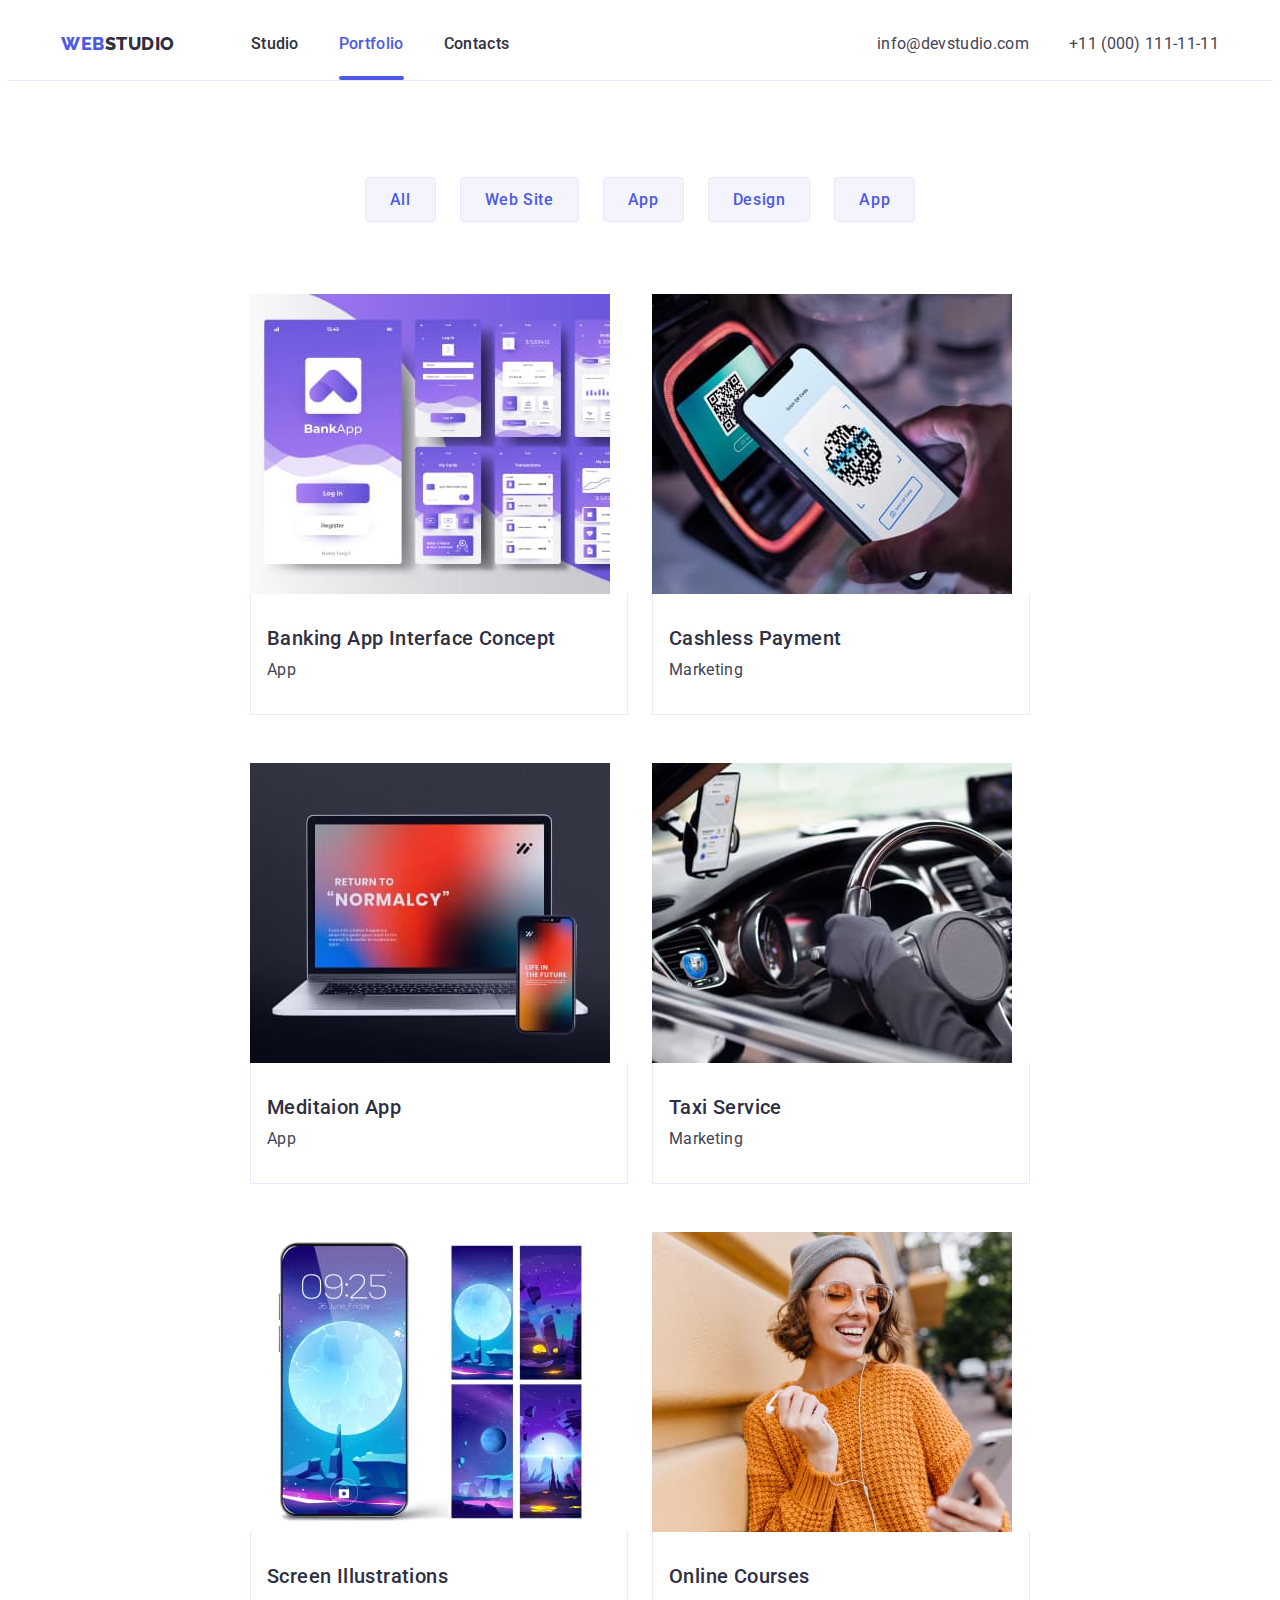
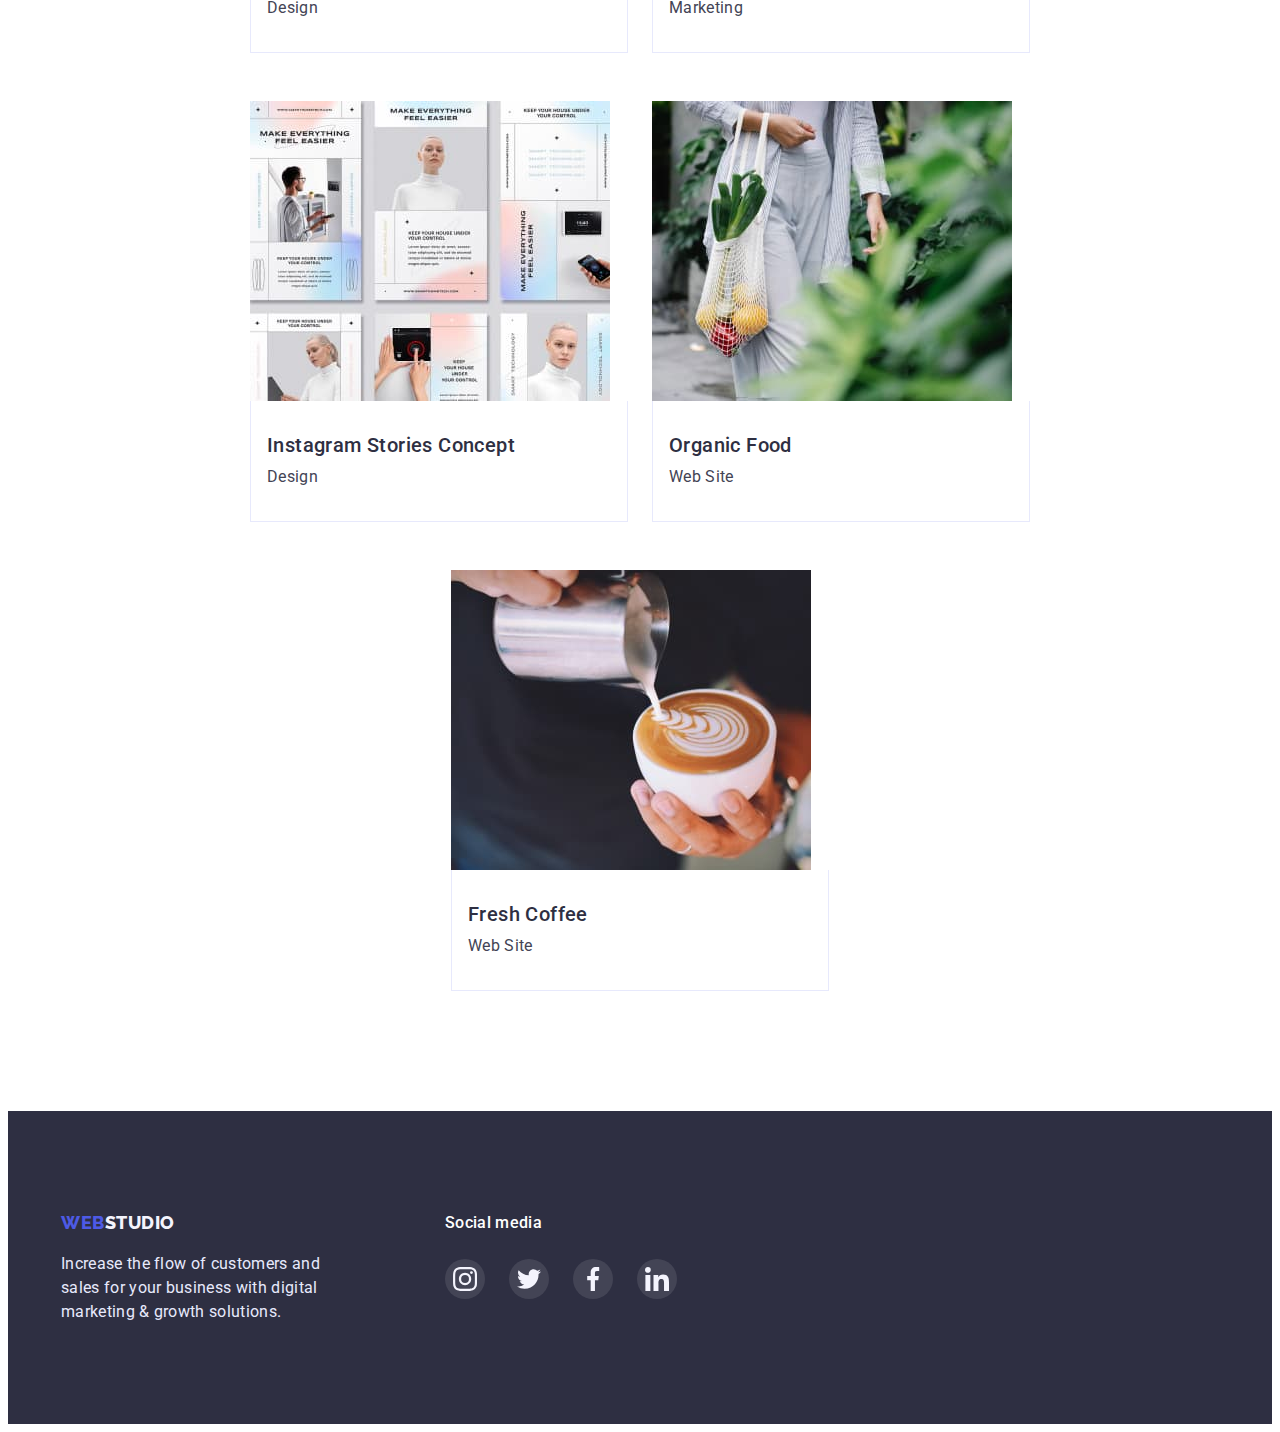
==== portfolio.html @ bdb744b4 "1" ====
<!DOCTYPE html>
<html lang="en">
<head>
    <meta charset="UTF-8">
    <meta http-equiv="X-UA-Compatible" content="IE=edge">
    <meta name="viewport" content="width=device-width, initial-scale=1.0">
    <title>WebStudio</title>
    <link rel="preconnect" href="https://fonts.googleapis.com">
    <link rel="preconnect" href="https://fonts.gstatic.com" crossorigin>
    <link href="https://fonts.googleapis.com/css2?family=Raleway:wght@800&family=Roboto:wght@400;500;700;900&display=swap"
        rel="stylesheet">
    <link rel="stylesheet" href="https://cdnjs.cloudflare.com/ajax/libs/modern-normalize/1.1.0/modern-normalize.min.css"
        integrity="sha512-wpPYUAdjBVSE4KJnH1VR1HeZfpl1ub8YT/NKx4PuQ5NmX2tKuGu6U/JRp5y+Y8XG2tV+wKQpNHVUX03MfMFn9Q=="
        crossorigin="anonymous" referrerpolicy="no-referrer" />

    <link rel="stylesheet" href="./css/styles.css">
</head>
<body>
    <header class="header">
        <div class="container">
            <div class="header-container">
                <nav class="header-nav">
                    <a class="logo-web" href="./index.html">Web<span class="logo-dark">studio</span></a>
                    <ul class="header-link">
                        <li class="header-menu"> <a class="nav-link" href="./index.html">Studio</a></li>
                        <li class="header-menu"> <a class="nav-link current" href="./portfolio.html">Portfolio</a></li>
                        <li class="header-menu"> <a class="nav-link" href="">Contacts</a></li>
                    </ul>
                </nav>
                <address>
                    <ul class="address-link">
                        <li> <a class="address-menu" href="mailto:info@devstudio.com">info@devstudio.com</a></li>
                        <li> <a class="address-menu" href="tel:+110001111111">+11 (000) 111-11-11</a></li>
                    </ul>
                </address>
            </div>
        </div>
    </header>
    <main>
    <!-- portfolio section -->
        <section class="section-portfolio">
            <div class="container nav-portfolio">
                <h1 hidden>features</h1>
                <ul class="nav-button">
                    <li><button class="filter-button" type="button">All</button></li>
                    <li><button class="filter-button" type="button">Web Site</button></li>
                    <li><button class="filter-button" type="button">App</button></li>
                    <li><button class="filter-button" type="button">Design</button></li>
                    <li><button class="filter-button" type="button">App</button></li>
                </ul>
            </div>
            <div class="container cards">
                <ul class="cards-item">
                    <li class="card">
                        <a class="link-portfolio" href="#">
                            <div class="cards-description">
                                <img src="./images/app-interface.jpg" alt="mobile interface" width="360" height="300">
                            <div class="cards-overlay">    
                                <p>14 Stylish and User-Friendly App Design Concepts · Task Manager App · Calorie Tracker App · Exotic Fruit Ecommerce App · Cloud Storage App</p>
                            </div>
                            </div>
                            <div class="cards-text">
                                <h2 class="filter-title">Banking App Interface Concept</h2>
                                <p class="text-portfolio">App</p>
                            </div>
                        </a>
                    </li>
                    <li class="card">
                        <a class="link-portfolio" href="#">
                        <div class="cards-description">
                        <img src="./images/cashless-payment.jpg" alt="mobile app" width="360" height="300">
                            <div class="cards-overlay">
                                <p>14 Stylish and User-Friendly App Design Concepts · Task Manager App · Calorie Tracker App · Exotic Fruit Ecommerce App · Cloud Storage App</p>
                            </div>
                        </div>
                        <div class="cards-text">
                        <h2 class="filter-title">Cashless Payment</h2>
                        <p class="text-portfolio">Marketing</p>
                        </div>
                        </a>
                    </li>
                    <li class="card">
                        <a class="link-portfolio" href="#">
                        <div class="cards-description">
                        <img src="./images/laptop.jpg" alt="laptop" width="360" height="300">
                            <div class="cards-overlay">    
                                <p>14 Stylish and User-Friendly App Design Concepts · Task Manager App · Calorie Tracker App · Exotic Fruit Ecommerce App · Cloud Storage App</p>
                            </div>
                        </div>
                        <div class="cards-text">
                        <h2 class="filter-title">Meditaion App</h2>
                        <p class="text-portfolio">App</p>
                        </div>
                        </a>
                    </li>
                    <li class="card">
                        <a class="link-portfolio" href="#">
                        <div class="cards-description">
                        <img src="./images/driver.jpg" alt="driver" width="360" height="300">
                            <div class="cards-overlay">    
                                <p>14 Stylish and User-Friendly App Design Concepts · Task Manager App · Calorie Tracker App · Exotic Fruit Ecommerce App · Cloud Storage App</p>
                            </div>
                        </div>
                        <div class="cards-text">
                        <h2 class="filter-title">Taxi Service</h2>
                        <p class="text-portfolio">Marketing</p>
                        </div>
                        </a>
                    </li>
                    <li class="card">
                        <a class="link-portfolio" href="#">
                        <div class="cards-description">
                        <img src="./images/mobile-screen.jpg" alt="mobile screen" width="360" height="300">
                            <div class="cards-overlay">
                                <p>14 Stylish and User-Friendly App Design Concepts · Task Manager App · Calorie Tracker App · Exotic Fruit Ecommerce App · Cloud Storage App</p>
                            </div>
                        </div>
                        <div class="cards-text">
                        <h2 class="filter-title">Screen Illustrations</h2>
                        <p class="text-portfolio">Design</p>
                        </div>
                        </a>
                    </li>
                    <li class="card">
                        <a class="link-portfolio" href="#">
                        <div class="cards-description">
                        <img src="./images/gerl.jpg" alt="girl in orange sweater" width="360" height="300">
                            <div class="cards-overlay">    
                                <p>14 Stylish and User-Friendly App Design Concepts · Task Manager App · Calorie Tracker App · Exotic Fruit Ecommerce App · Cloud Storage App</p>
                            </div>
                        </div>
                        <div class="cards-text">
                        <h2 class="filter-title">Online Courses</h2>
                        <p class="text-portfolio">Marketing</p>
                        </div>
                        </a>
                    </li>
                    <li class="card">
                        <a class="link-portfolio" href="#">
                        <div class="cards-description">
                        <img src="./images/instagram-stories.jpg" alt="instagram page" width="360" height="300">
                            <div class="cards-overlay">
                                <p>14 Stylish and User-Friendly App Design Concepts · Task Manager App · Calorie Tracker App · Exotic Fruit Ecommerce App · Cloud Storage App</p>
                            </div>
                        </div>
                        <div class="cards-text">
                        <h2 class="filter-title">Instagram Stories Concept</h2>
                        <p class="text-portfolio">Design</p>
                        </div>
                        </a>
                    </li>
                    <li class="card">
                        <a class="link-portfolio" href="#">
                        <div class="cards-description">
                        <img src="./images/vegetables.jpg" alt="vegetables" width="360" height="300">
                            <div class="cards-overlay">
                                <p>14 Stylish and User-Friendly App Design Concepts · Task Manager App · Calorie Tracker App · Exotic Fruit Ecommerce App · Cloud Storage App</p>
                            </div>
                        </div>
                        <div class="cards-text">
                        <h2 class="filter-title">Organic Food</h2>
                        <p class="text-portfolio">Web Site</p>
                        </div>
                        </a>
                    </li>
                    <li class="card">
                        <a class="link-portfolio" href="#">
                        <div class="cards-description">
                        <img src="./images/cup-of-coffee.jpg" alt="cup of coffee" width="360" height="300">
                            <div class="cards-overlay">
                                <p>14 Stylish and User-Friendly App Design Concepts · Task Manager App · Calorie Tracker App · Exotic Fruit Ecommerce App · Cloud Storage App</p>
                            </div>
                        </div>
                        <div class="cards-text">
                        <h2 class="filter-title">Fresh Coffee</h2>
                        <p class="text-portfolio">Web Site</p>
                        </div>
                        </a>
                    </li>
                </ul>
            </div>
        </section>
    </main>
    <footer class="footer-back">
        <div class="container footer-container">
            <div class="footer-item">
                <a class="logo-web" href="./index.html">Web<span class="logo-light">studio</span></a>
                <p class="footer-text">Increase the flow of customers and sales for your business with digital marketing &
                    growth solutions.</p>
            </div>
            <div class="social-footer">
                <h2 class="social-footer-title">Social media</h2>
                <ul class="social-list">
                    <li class="social-item-footer"><a class="social-link-footer" href="#"><svg class="social-icon-footer">
                                <use href="./images/icons.svg#icon-instagram"></use>
                            </svg></a></li>
                    <li class="social-item-footer"><a class="social-link-footer" href="#"><svg class="social-icon-footer">
                                <use href="./images/icons.svg#icon-twitter"></use>
                            </svg></a></li>
                    <li class="social-item-footer"><a class="social-link-footer" href="#"><svg class="social-icon-footer">
                                <use href="./images/icons.svg#icon-facebook"></use>
                            </svg></a></li>
                    <li class="social-item-footer"><a class="social-link-footer" href="#"><svg class="social-icon-footer">
                                <use href="./images/icons.svg#icon-linkedin"></use>
                            </svg></a></li>
                </ul>
            </div>
        </div>
    </footer>
</body>
</html>
---- css/styles.css ----
:root {
        --color-primary: #434455;
        --color-secondary: #E7E9FC;
        --color-dark-bg: #2E2F42;
        --color-brand: #4D5AE5;
        --color-light: #fff;
        --color-light-bg: #F4F4FD;
        --color-bg-button: #404BBF;
        --transition: 250ms cubic-bezier(0.4, 0, 0.2, 1);
}
p,
h1,
h2,
h3,
h4,
h5,
h6 {
        margin-top: 0;
        margin-bottom: 0;
}
ul {
        list-style: none;
        margin: 0;
        padding-left: 0;
}
img {
        display: block;
        max-width: 100%;
        height: auto;}
body {
        color: var(--color-primary);
        font-family: 'Roboto', sans-serif;
        font-weight: 400;
        line-height: 1.5;
        font-size: 16px;
        letter-spacing: 0.02em;
}
.header {
        border-bottom: 1px solid #E7E9FC;
}
.container {
        
        max-width: 1158px;
        margin: 0 auto;
        padding: 0 15px;
}
.header-container {
        display: flex;
        align-items: center;
        height: 72px;
        width: 100%;       
}
.header-nav {
        display: flex;
        align-items: center;
        flex-grow: 1;
        gap: 76px;
}
.header-link {
        list-style-type: none;
        display: flex;
        flex-direction: row;
        align-items: flex-start;
        gap: 40px;

}
.header-menu {
        display: flex;
}

/* Логотип */
.logo-web {
        color: var(--color-brand);
        font-family: 'Raleway',sans-serif;
        font-weight: 800;
        font-size: 18px;
        line-height: 1.33;
        letter-spacing: 0.03em;
        text-transform: uppercase;
        text-decoration: none;
        padding-top: 20px;
        padding-bottom: 20px;
}
.logo-dark {
        font-family: 'Raleway',sans-serif;
        font-weight: 800;
        font-size: 18px;
        line-height: 1.33;
        letter-spacing: 0.03em;
        text-transform: uppercase;
        color: var(--color-dark-bg);
}
.logo-light {
        color: var(--color-light-bg);
        font-family:'Raleway',sans-serif;
        font-weight: 800;
        font-size: 18px;
        line-height: 1.16;
        letter-spacing: 0.03em;
        text-transform: uppercase;
}
/* шапка */
.nav-link {
        position: relative;
        text-decoration: none;
        color: var(--color-dark-bg);
        font-size: 16px;
        font-weight: 500;
        line-height: 1.5;
        letter-spacing: 0.02em;
        padding: 24px 0;
        transition-property: color;
        transition-duration: 250ms;
        transition-timing-function: var(--transition)
        }
.nav-link.current {
                color: var(--color-brand);
        }
.nav-link.current::after {
        position: absolute;
        content: '';
        left: 0;
        width: 100%;
        height: 4px;
        border-radius: 2px;
        background-color: currentColor;
        bottom: 0;
}
.nav-link:hover,
.nav-link:focus {
        color: var(--color-bg-button);
}
.address-link {
        list-style-type: none;
        display: flex;
        align-items: center;
        gap: 40px;
}
.address-menu {
        color: var(--color-primary);
        text-decoration: none;
        font-size: 16px;
        line-height: 1.5;
        font-style: normal;
        letter-spacing: 0.02em;
        transition-property: color;
        transition-duration: 250ms;
        transition-timing-function: var(--transition)
}
.address-menu:hover,
.address-menu:focus {
        color: var(--color-bg-button);
}
/* секция герой */
.hero-section {
        background-color: var(--color-dark-bg);
        padding: 188px 0;
        background-image: linear-gradient(rgba(46, 47, 66, 0.7), rgba(46, 47, 66, 0.7)), url('../images/people-office.jpg');
        background-repeat: no-repeat;
        background-position: center;
        background-size: cover;  
        max-width: 1440px;
        margin: 0 auto;
}
.hero-wrapper {
        display: flex;
        align-items: center;
        justify-content: center;
        flex-direction: column;
        gap: 48px;      
}
.hero-title {
        color: var(--color-light);
        font-weight: 700;
        font-size: 56px;
        line-height: 1.07;
        letter-spacing: 0.02em;
        max-width: 496px;
        text-align: center;   
}
.hero-button {
        color: var(--color-light);
        font-size: 16px;
        font-weight: 500;
        font-family: 'Roboto',sans-serif;
        line-height: 1.5;
        letter-spacing: 0.04em;
        background-color: var(--color-brand);
        box-shadow: 0px 4px 4px rgba(0, 0, 0, 0.15);
        border-radius: 4px;
        cursor: pointer;
        display: flex;
        flex-direction: row;
        align-items: flex-start;
        padding: 16px 32px;
        gap: 10px;
        border-color: var(--color-brand);
        transition-property: background-color;
        transition-duration: 250ms;
        transition-timing-function: var(--transition)
}
.hero-button:hover,
.hero-button:focus{
        background-color: var(--color-bg-button);
}
/* секция слогон! */
.features-section {
        padding: 120px 0;
}
.features-list {
        display: flex;
        align-items: flex-start;
        margin: 0;
        padding: 0;
        justify-content: space-between;
        gap: 24px;
}
.features-icons {
        display: flex;
        align-items: center;
        width: 100%;
                height: 100%;
        padding: 24px 100px;
        background-color: var(--color-light-bg);
        border-radius: 4px;
        fill: var(--color-dark-bg);
        margin-bottom: 8px;        
}
.features-icon {
        width: 64px;
        height: 64px;
}
.features-item {
        width: calc(100% / 3 - 72px);
        
}
.description-list{
        display: flex;
        align-items: flex-start;
        margin: 0;
        padding: 0;
        justify-content: space-between;
        flex-grow: 1;
}
.description-section {
        padding-bottom: 120px;
}
.slogan-title {
        color: var(--color-dark-bg);
        letter-spacing: 0.02em;
        font-weight: 500;
        font-size: 20px;
        line-height: 1.2;
        margin-bottom: 8px;
}

/* секция чем занимаются */
.secondary-title {
        color: var(--color-dark-bg);
        font-weight: 700;
        font-size: 36px;
        line-height: 1.11;
        letter-spacing: 0.02em;
        text-align: center;
        margin-bottom: 72px;
}

/* секция команда */
.section-team {
        background:var(--color-light-bg);
        padding: 120px 0;
}
.team-title {
        color: var(--color-dark-bg);
        font-weight: 700;
        font-size: 36px;
        line-height: 1.11;
        letter-spacing: 0.02em;
        text-align: center;
        margin-bottom: 72px;
}
.team-link {
        display: flex;
        gap: 24px;
        margin: 0;
        padding-left: 0;
        
}
.team-item {
        text-align: center;
        flex-basis: calc((100%/4)-72px);
        background: var(--color-light);
        box-shadow: 0px 1px 6px rgba(46, 47, 66, 0.08), 0px 1px 1px rgba(46, 47, 66, 0.16), 0px 2px 1px rgba(46, 47, 66, 0.08);
        border-radius: 0px 0px 4px 4px;   
}
.team-names {
        color: var(--color-dark-bg);
        font-weight: 500;
        font-size: 20px;
        line-height: 1.2;
        letter-spacing: 0.02em;
        padding-bottom: 8px;
}
.team-text {
        padding: 32px 0;
}
/* секция клиенты */
.client-title {
        color: var(--color-dark-bg);
        font-weight: 700;
        font-size: 36px;
        line-height: 1.11;
        letter-spacing: 0.02em;
        text-align: center;
        margin-bottom: 72px;}
.section-client {
        padding: 120px 0;
}
.client-list{
        display: flex;
        gap: 24px;
        justify-content: center;
}
/* .client-link {
        
} */
.client-icon {
        display: flex;
        width: 168px;
        height: 88px;
        color: #8E8F99;
        border: 1px solid #8E8F99;
        border-radius: 4px;
        flex-direction: row;
        align-items: center;
        justify-content: center;
        border-color: currentColor;
        transition-property: color, border-color;
        transition-duration: 250ms;
        transition-timing-function: var(--transition)
}

.client-icons {
        display: inline-block;
        width: 104px;
        height: 56px;
        fill: currentColor;
}

.client-icon:hover,
.client-icon:focus{
        color: var(--color-bg-button);
        border-color: var(--color-bg-button);
}


/* подвал */
.footer-container {
        display: flex;
        gap: 120px;
}
.footer-item {
        width: 264px;

}
.footer-back {
        background: var(--color-dark-bg);
        padding: 100px 0;
}
.footer-text {
        color: var(--color-secondary);
        margin-top: 16px;
}
.social-footer {
        display: flex;  
        flex-direction: column;   
        gap: 16px;
}
.social-footer-title {
        font-family: 'Roboto', sans-serif;
        font-style: normal;
        font-weight: 500;
        font-size: 16px;
        line-height: 1.5;
        letter-spacing: 0.02em;
        color: var(--color-light);
}
.social-icon-footer {
        width: 24px;
        height: 24px;
}
.social-item-footer{
        width: 40px;
        height: 40px;
}
.social-link-footer{
        display: flex;
        align-items: center;
        justify-content: center;
        width: 100%;
        height: 100%;
        fill: var(--color-light-bg);
        border-radius: 50%;
        background: rgba(255, 255, 255, 0.1);
        transition-property: background-color;
        transition-duration: 250ms;
        transition-timing-function: var(--transition)
}
.social-link-footer:hover,
.social-link-footer:focus {
        background-color: #31D0AA;
}
/* секция фильтр */
.nav-portfolio {
        display: flex;
        justify-content: center;
        gap: 24px;
        margin-bottom: 72px;
}
.nav-button {
        display: flex;
        gap: 24px;
        
}
.filter-button {
        color: var(--color-brand);
        font-weight: 500;  
        font-size: 16px;
        font-family: 'Roboto', sans-serif;
        letter-spacing: 0.04em;
        background: var(--color-light-bg);
        border: 1px solid var(--color-secondary);
        border-radius: 4px;
        cursor: pointer;
        padding: 12px 24px;
        transition-property: background-color, color, box-shadow, border;
        transition-duration: 250ms;
        transition-timing-function: var(--transition)
}

.filter-button:hover,
.filter-button:focus {
        color: var(--color-light);
        background: var(--color-bg-button);
        box-shadow: 0px 3px 1px rgba(0, 0, 0, 0.1), 0px 2px 1px rgba(0, 0, 0, 0.08), 0px 2px 2px rgba(0, 0, 0, 0.12);
        border-color: var(--color-brand);

}
.filter-title {
        color: var(--color-dark-bg);
        font-weight: 500;
        font-size: 20px;
        line-height: 1.2;
        letter-spacing: 0.02em;
        margin-bottom: 8px;
}
.section-portfolio {
        padding: 96px 0 120px 0;
}
.card {
        flex-basis: calc((100% - 48px) / 3);
}
.link-portfolio {
        text-decoration: none;
        transition: box-shadow var(--transition);
        transition-property: color;
        transition-duration: 250ms;
        transition-timing-function: var(--transition)
}
.link-portfolio:hover,
.link-portfolio:focus {
        transition-property: color;
        transition-duration: 250ms;
        transition-timing-function: var(--transition); 
        box-shadow: 0px 1px 6px rgba(46, 47, 66, 0.08), 0px 1px 1px rgba(46, 47, 66, 0.16), 0px 2px 1px rgba(46, 47, 66, 0.08);
}
.cards {
        display: flex;
        flex-direction: column;       
}
.cards-item {
        display: flex;
        flex-wrap: wrap;
        justify-content: center;
        column-gap: 24px;
        row-gap: 48px;
        flex-basis: calc(100% / 3 - 48px);
        padding-left: 0;
        margin: 0;    
}
.cards-text {
        width: 360px;
        padding: 32px 0 32px 16px;
        border: solid #E7E9FC;
        border-width: 0 1px 1px 1px;
}

.cards-description {
        position: relative;
        overflow: hidden;
}
.cards-overlay {
        padding: 40px 32px 0 32px;
        color: var(--color-light);
        background-color: var(--color-brand);
        position: absolute;
        top: 0;
        left: 0;
        width: 100%;
        height: 100%;
        transform: translateY(100%);
        transition-property: transform;
        transition-duration: 250ms;
        transition-timing-function: var(--transition);
}
.link-portfolio:hover .cards-overlay,
.link-portfolio:focus .cards-overlay {
        transform: translateY(0);
}
.text-portfolio {
        color: var(--color-primary);
}

/* social */
.social-list {
        display: flex;
        gap: 24px;
        justify-content: center;
        margin-top: 8px;
}
.social-link {
        display: flex;
        align-items: center;  
        justify-content: center;
        width: 100%;
        height: 100%;
        background-color: var(--color-brand);
        border-radius: 50%;
        transition-property: background-color;
        transition-duration: 250ms;
        transition-timing-function: var(--transition)
}
.social-link:hover,
.social-link:focus {
        background-color: var(--color-bg-button);
}
.social-item {   
        width: 40px;
        height: 40px;
}
.social-icon {
        width: 16px;
        height: 16px;
        fill: #F4F4FD;
}
/* modal */
.backdrop {
        position: fixed;
        top: 0;
        left: 0;
        display: flex;
        align-items: center;
        justify-content: center;
        width: 100%;
        height: 100%;
        z-index: 100;
        background-color: rgba(46, 47, 66, 0.4);
        transition: opacity var(--transition), visibility var(--transition);
}
.backdrop.is-hidden {
        opacity: 0;
        visibility: hidden;
        pointer-events: none;
}
.modal {
        position: relative;
        overflow: auto;
        max-width: 408px;
        max-height: 576px;
        width: 100%;
        height: 100%;
        opacity: 1;
        background-color: #fcfcfc;
        box-shadow: 0px 1px 1px rgb(0 0 0 / 14%), 0px 1px 3px rgb(0 0 0 / 12%), 0px 2px 1px rgb(0 0 0 / 20%);
        border-radius: 4px;
        transition: opacity var(--transition), visibility var(--transition);
}
.modal-close {
        position: absolute;
        color: #000;
        top: 24px;
        right: 24px;
        display: flex;
        align-items: center;
        justify-content: center;
        width: 24px;
        height: 24px;
        background-color: #e7e9fc;
        border: 1px solid rgba(0, 0, 0, 0.1);
        border-radius: 50%;
        transition: background-color var(--transition), color var(--transition);
        cursor: pointer;
        }
.modal-close:focus,
.modal-close:hover {
        background-color: var(--color-bg-button);
        color: var(--color-light);
}
        
.close {
        display: block;
        width: 8px;
        height: 8px;
        fill: currentColor;
        margin: 0;
        position: absolute;
        top: 50%;
        left: 50%;
        transform: translate(-50%, -50%);
}
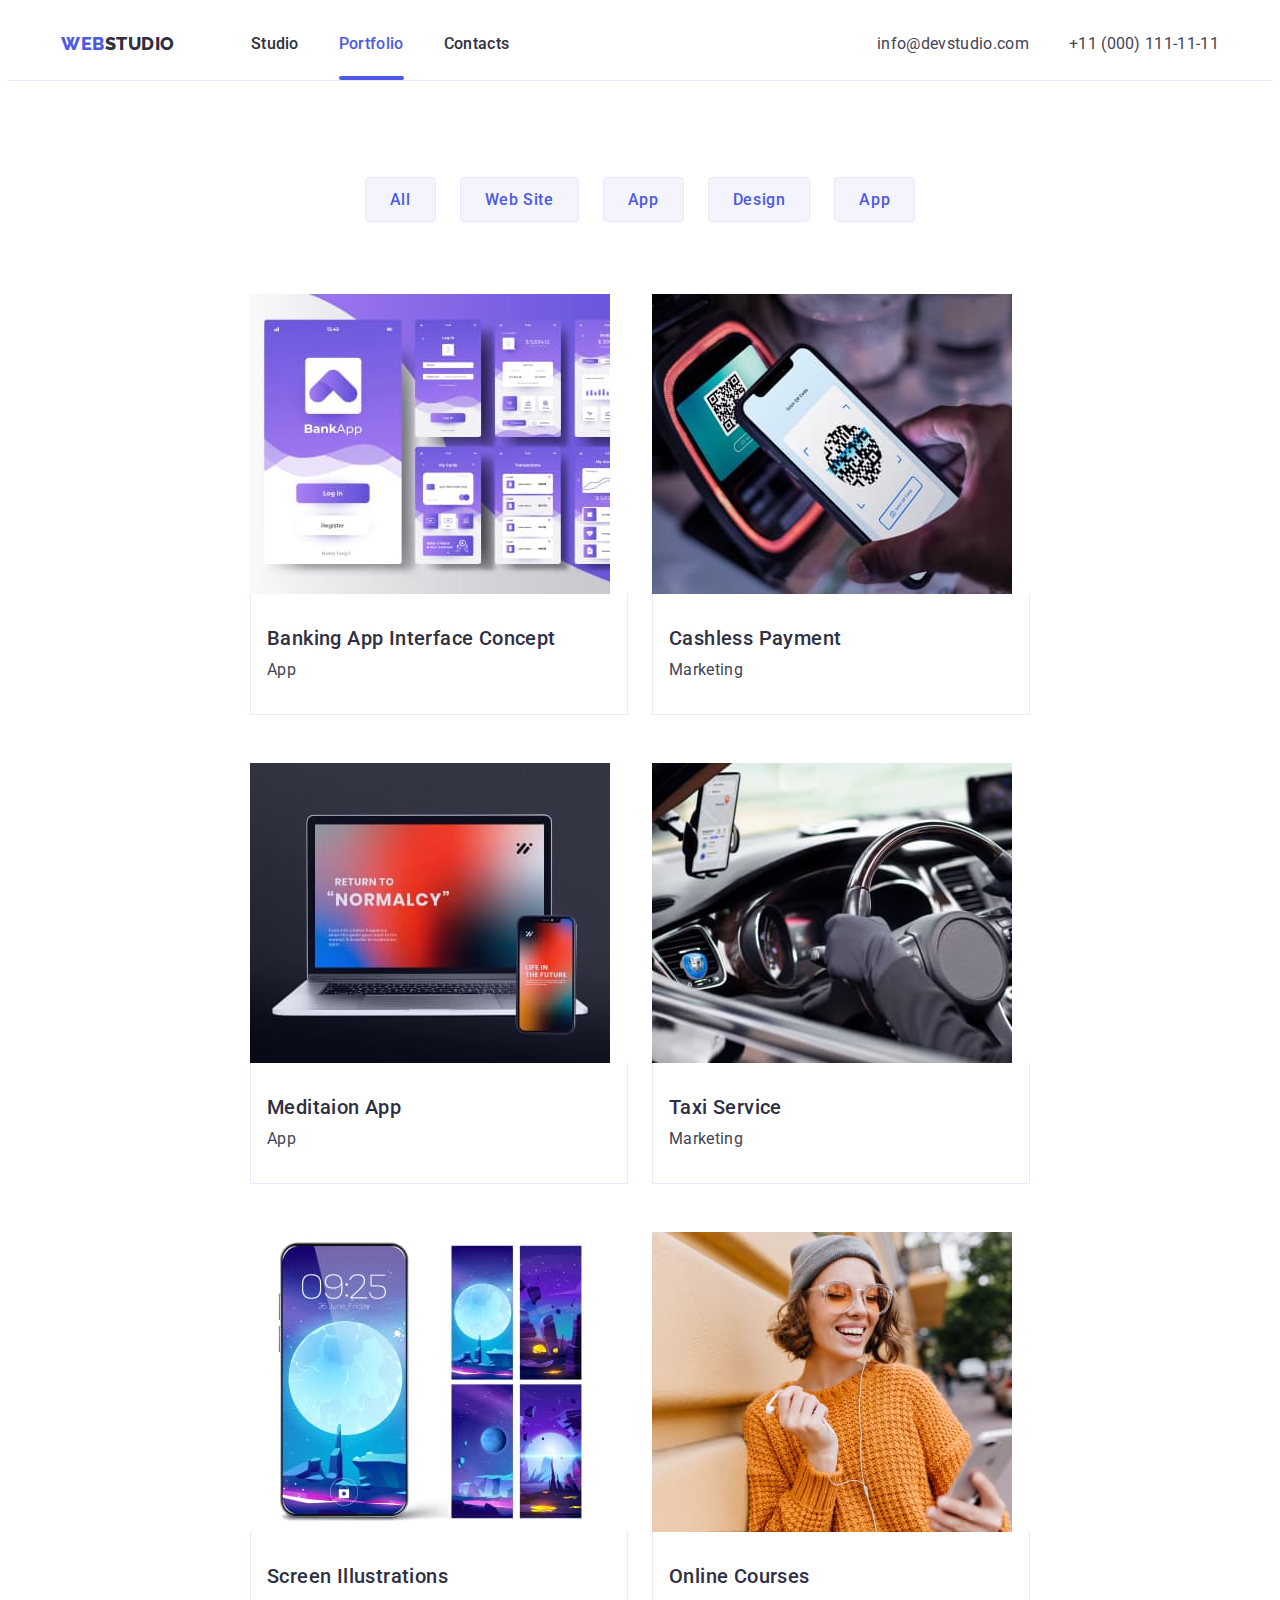
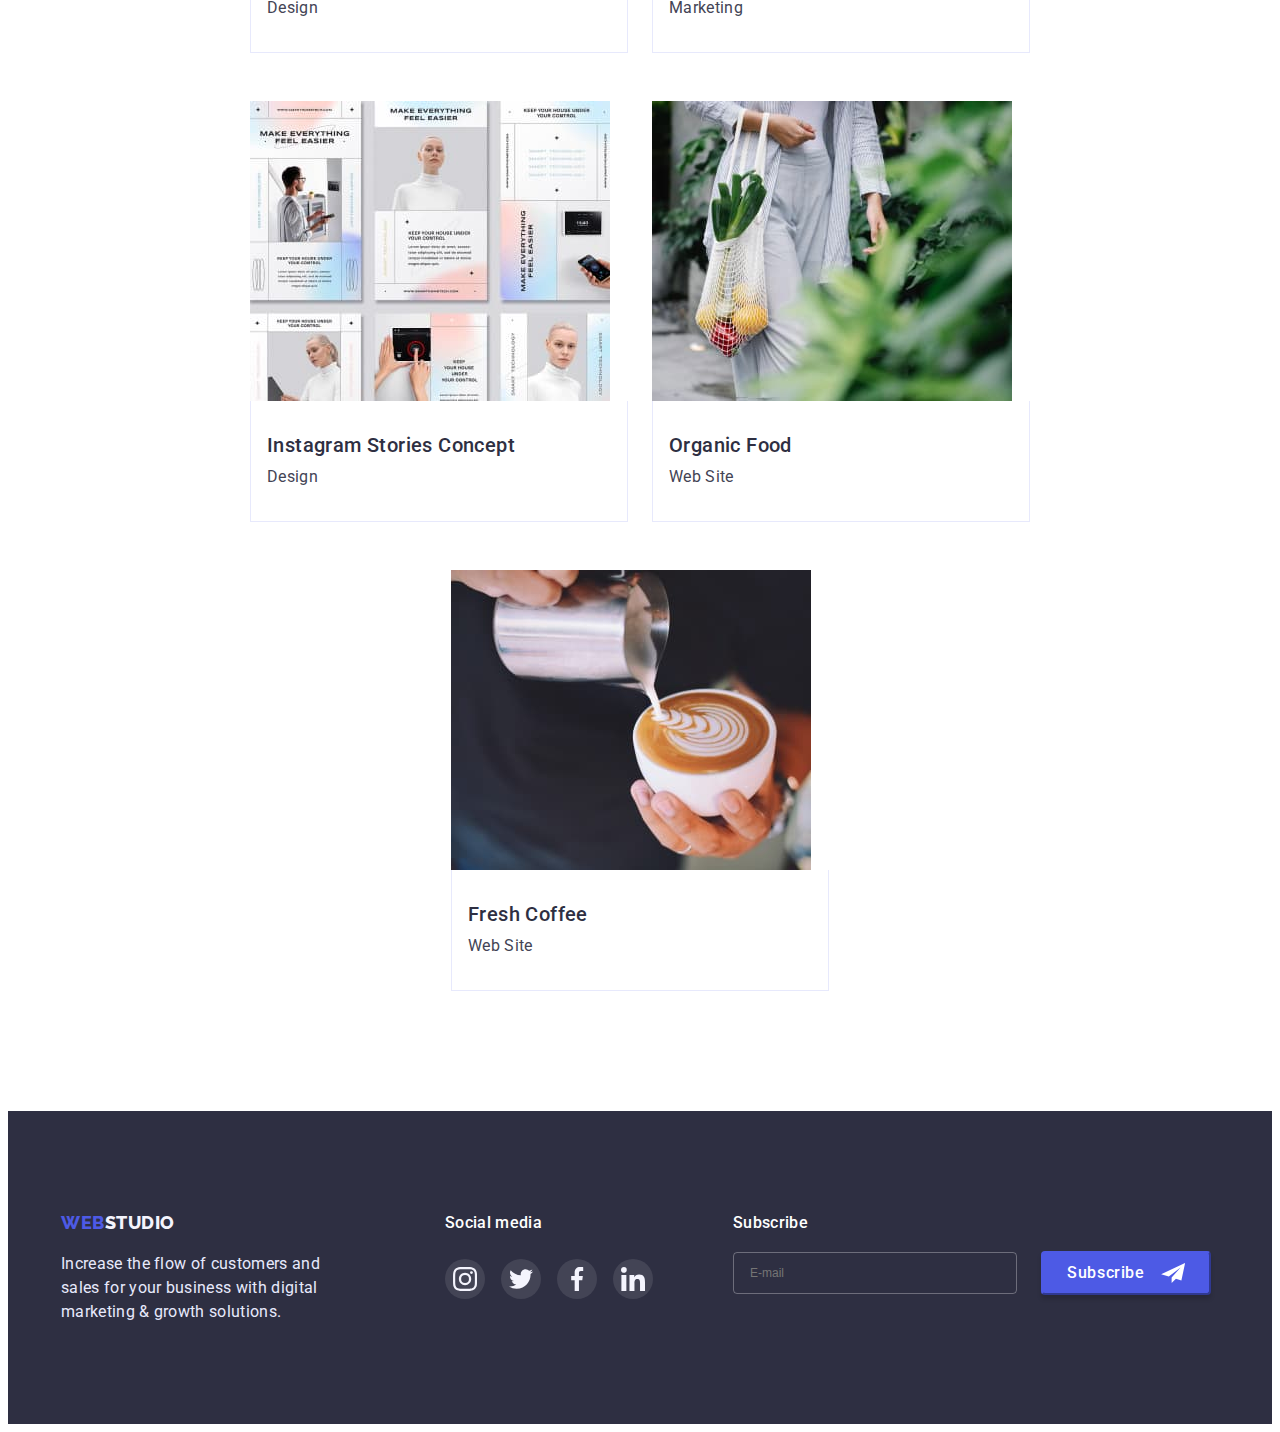
==== commit 1a27b7ee: "1" ====
--- a/portfolio.html
+++ b/portfolio.html
@@ -189,7 +189,7 @@
                     growth solutions.</p>
             </div>
             <div class="social-footer">
-                <h2 class="social-footer-title">Social media</h2>
+                <h2 class="footer-title">Social media</h2>
                 <ul class="social-list">
                     <li class="social-item-footer"><a class="social-link-footer" href="#"><svg class="social-icon-footer">
                                 <use href="./images/icons.svg#icon-instagram"></use>
@@ -204,6 +204,20 @@
                                 <use href="./images/icons.svg#icon-linkedin"></use>
                             </svg></a></li>
                 </ul>
+            </div>
+            <div class="footer-subscribe">
+                <form action="#" class="footer-form">
+                    <p class="footer-title">Subscribe</p>
+                    <div class="footer-subscribe-field">
+                        <label for="email" class="footer-subscribe-filed">
+                            <input type="mail" name="email" placeholder="E-mail" class="imput-mail" />
+                        </label>
+                        <button type="submit" class="hero-button subscribe-button">Subscribe<svg class="footer-send">
+                                <use href="./images/icons.svg#icon-send"></use>
+                            </svg>
+                        </button>
+                    </div>
+                </form>
             </div>
         </div>
     </footer>
--- a/css/styles.css
+++ b/css/styles.css
@@ -357,7 +357,6 @@
 /* подвал */
 .footer-container {
         display: flex;
-        gap: 120px;
 }
 .footer-item {
         width: 264px;
@@ -375,8 +374,10 @@
         display: flex;  
         flex-direction: column;   
         gap: 16px;
-}
-.social-footer-title {
+        margin-left: 120px;
+        margin-right: 80px;
+}
+.footer-title {
         font-family: 'Roboto', sans-serif;
         font-style: normal;
         font-weight: 500;
@@ -409,6 +410,40 @@
 .social-link-footer:hover,
 .social-link-footer:focus {
         background-color: #31D0AA;
+}
+.imput-mail {
+        color: var(--color-secondary);
+        width: 264px;
+        padding-left: 16px;
+        padding-top: 8px;
+        padding-bottom: 8px;
+        font-size: 12px;
+        line-height: 2;
+        background-color: transparent;
+        border: 1px solid rgba(255, 255, 255, 0.3);
+        border-radius: 4px;
+}
+.footer-subscribe {
+        display: flex;
+        gap: 16px;
+}
+.footer-subscribe-field {
+        display: flex;
+        align-items: center;
+        gap: 24px;
+        margin-top: 16px;
+}
+.subscribe-button {
+        display: flex;
+        justify-content: center;
+        align-items: center;
+        padding: 8px 24px;
+        gap: 16px;   
+}
+.footer-send {
+        width: 24px;
+        height: 20px;
+        fill: var(--color-light);
 }
 /* секция фильтр */
 .nav-portfolio {
@@ -461,6 +496,7 @@
         flex-basis: calc((100% - 48px) / 3);
 }
 .link-portfolio {
+        display: block;
         text-decoration: none;
         transition: box-shadow var(--transition);
         transition-property: color;
@@ -524,7 +560,7 @@
 /* social */
 .social-list {
         display: flex;
-        gap: 24px;
+        gap: 16px;
         justify-content: center;
         margin-top: 8px;
 }
@@ -563,6 +599,7 @@
         justify-content: center;
         width: 100%;
         height: 100%;
+        padding: 20px 0;
         z-index: 100;
         background-color: rgba(46, 47, 66, 0.4);
         transition: opacity var(--transition), visibility var(--transition);
@@ -574,11 +611,11 @@
 }
 .modal {
         position: relative;
-        overflow: auto;
         max-width: 408px;
         max-height: 576px;
         width: 100%;
         height: 100%;
+        padding: 72px 24px 24px 24px;
         opacity: 1;
         background-color: #fcfcfc;
         box-shadow: 0px 1px 1px rgb(0 0 0 / 14%), 0px 1px 3px rgb(0 0 0 / 12%), 0px 2px 1px rgb(0 0 0 / 20%);
@@ -617,4 +654,108 @@
         top: 50%;
         left: 50%;
         transform: translate(-50%, -50%);
-}+}
+.modal-form {
+        display: block;
+        margin-top: 0;
+}
+.form-deskription {
+        margin-bottom: 16px;
+        text-align: center;
+        line-height: 1.5;
+}
+.modal-label {
+        max-width: 360px;
+        display: flex;
+        flex-direction: column;
+        gap: 4px;
+        color: #8E8F99;
+        font-size: 12px;
+        line-height: 1.16;
+        position: relative;
+        margin-bottom: 8px;
+        height: 58px;
+}
+.form-input {
+        border: 1px solid rgba(33, 33, 33, 0.2);
+        border-radius: 4px;
+        padding-left: 16px;
+        padding-top: 8px;
+        padding-bottom: 8px;
+        transition-property: color, border;
+        transition-duration: 250ms;
+        transition-timing-function: cubic-bezier(0.4, 0, 0.2, 1);
+        outline: 0px;
+        color: var(--color-dark-bg);
+        padding-left: 38px;
+}
+.form-input:focus-visible,
+.form-input:focus {
+        border: 1px solid var(--color-brand);
+        color: var(--color-brand);
+}
+.form-icon {
+        width: 18px;
+        height: 24px;
+        position: absolute;
+        top: 21px;
+        left: 16px;
+        display: inline-block;
+        fill: var(--color-dark-bg);
+        transition-property: fill;
+        transition-duration: 250ms;
+        transition-timing-function: cubic-bezier(0.4, 0, 0.2, 1);
+}
+.form-input:focus-visible+.form-icon,
+.form-input:focus+.form-icon {
+        fill: var(--color-brand);
+
+}
+.textarea-label {
+        height: 138px;
+}
+.textarea {
+        resize: none;
+        padding-left: 16px;
+        height: 120px;
+}
+.textarea:placeholder {
+        color: rgb(117, 117, 117, 0.5)
+}
+.modal-checkbox {
+        display: block;
+        margin-bottom: 24px;
+        margin-top: 16px;
+        font-size: 12px;
+        position: relative;
+        padding-left: 24px;
+}
+.modal-button-send {
+        display: flex;
+        justify-content: center;
+}
+.checkbox {
+        appearance: none;
+        -webkit-appearance: none;
+        -moz-appearance: none;
+}
+.check-icon {
+        display: inline-block;
+        width: 16px;
+        height: 16px;
+        background-color: #fff;
+        fill: #fff;
+        position: absolute;
+        top: -1px;
+        left: 0px;
+        border: 1.25px solid var(--color-dark-bg);
+        border-radius: 2px;
+        transition-property: fill, border, background-color;
+        transition-duration: 250ms;
+        transition-timing-function: cubic-bezier(0.4, 0, 0.2, 1);
+}
+.checkbox:checked+.check-icon {
+        background-color: var(--color-bg-button);
+        fill: #fff;
+        border: none;
+}
